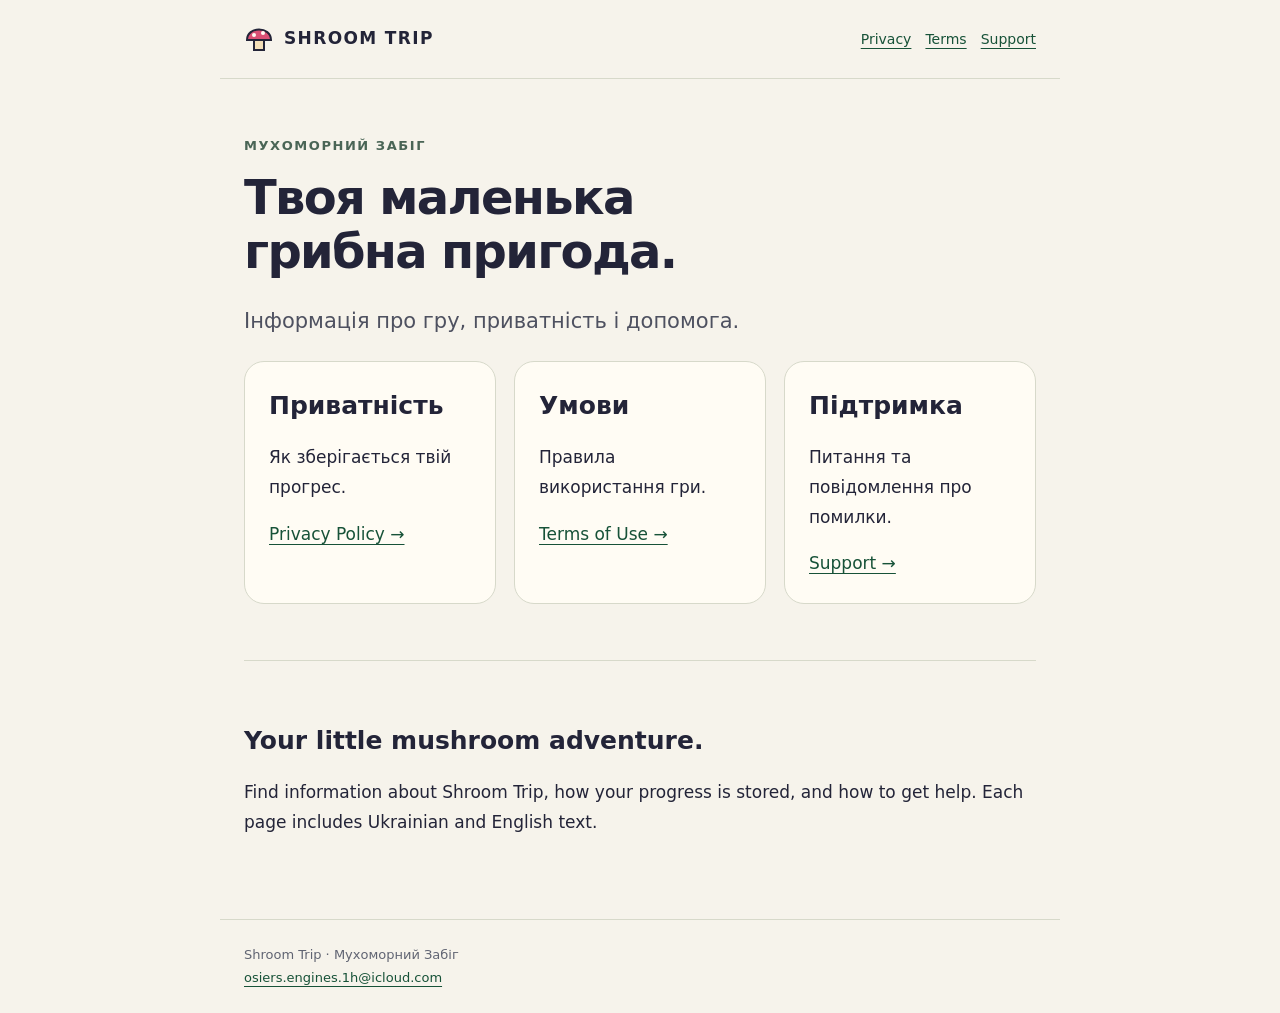
==== index.html @ 52ed2b11 "Add Ukrainian and English privacy policy, terms and support pages" ====
<!doctype html>
<html lang="uk"><head><meta charset="utf-8"><meta name="viewport" content="width=device-width,initial-scale=1"><title>Підтримка та інформація · Shroom Trip</title><meta name="description" content="Shroom Trip — Підтримка та інформація. Інформація українською та англійською."><link rel="stylesheet" href="style.css"></head><body>
<a class="skip" href="#main">До вмісту / Skip to content</a><header><a class="brand" href="index.html"><svg width="30" height="30" viewBox="0 0 30 30" aria-hidden="true"><path d="M10 14h10v12H10z" fill="#f3dfb8" stroke="#232438" stroke-width="2"/><path d="M3 16C3 2 27 2 27 16Z" fill="#d95075" stroke="#232438" stroke-width="2"/><circle cx="10" cy="11" r="2" fill="#fffcf4"/><circle cx="19" cy="9" r="2" fill="#fffcf4"/></svg>SHROOM TRIP</a><nav aria-label="Навігація"><a href="privacy.html">Privacy</a><a href="terms.html">Terms</a><a href="support.html">Support</a></nav></header>
<main id="main"><div class="eyebrow">Мухоморний Забіг</div><h1>Твоя маленька<br>грибна пригода.</h1><p class="lead">Інформація про гру, приватність і допомога.</p><div class="grid"><article class="card"><h2>Приватність</h2><p>Як зберігається твій прогрес.</p><a href="privacy.html">Privacy Policy →</a></article><article class="card"><h2>Умови</h2><p>Правила використання гри.</p><a href="terms.html">Terms of Use →</a></article><article class="card"><h2>Підтримка</h2><p>Питання та повідомлення про помилки.</p><a href="support.html">Support →</a></article></div><section lang="en"><h2>Your little mushroom adventure.</h2><p>Find information about Shroom Trip, how your progress is stored, and how to get help. Each page includes Ukrainian and English text.</p></section></main><footer>Shroom Trip · Мухоморний Забіг<br><a href="mailto:osiers.engines.1h@icloud.com">osiers.engines.1h@icloud.com</a></footer></body></html>
---- style.css ----
*{box-sizing:border-box}html{scroll-behavior:smooth}body{margin:0;background:#f6f3eb;color:#232438;font:17px/1.75 system-ui,-apple-system,BlinkMacSystemFont,"Segoe UI",sans-serif}a{color:#175238;text-underline-offset:4px}a:focus-visible{outline:3px solid #704aca;outline-offset:4px}header,main,footer{max-width:840px;margin:auto;padding:24px}header{display:flex;align-items:center;justify-content:space-between;gap:20px;border-bottom:1px solid #d7d9ca}.brand{font-weight:850;letter-spacing:.08em;text-decoration:none;font-size:17px;color:#232438}nav{display:flex;flex-wrap:wrap;gap:14px;font-size:14px}main{padding-top:56px;padding-bottom:64px}h1{font-size:clamp(32px,7vw,48px);line-height:1.14;letter-spacing:-.035em;margin:12px 0 24px}h2{font-size:25px;line-height:1.3;margin-top:40px}h3{font-size:19px;margin-top:28px}.eyebrow{font-size:13px;font-weight:750;letter-spacing:.12em;color:#4a6556;text-transform:uppercase}.lead{font-size:21px;color:#4e5160}.meta{color:#5b5e68;font-size:14px}.card{padding:24px;border:1px solid #d7d9ca;background:#fffcf4;border-radius:20px;margin:22px 0}.card a{overflow-wrap:anywhere}.grid{display:grid;gap:18px;grid-template-columns:repeat(auto-fit,minmax(200px,1fr))}.grid .card{margin:0}.card h2{margin-top:4px}section[lang=en]{border-top:1px solid #d7d9ca;margin-top:56px;padding-top:24px}footer{border-top:1px solid #d7d9ca;font-size:13px;color:#606472}.skip{position:absolute;left:-9999px}.skip:focus{left:16px;top:12px;background:white;padding:10px}ul,ol{padding-left:24px}svg{vertical-align:middle;margin-right:10px}@media(max-width:600px){header{align-items:flex-start;flex-direction:column}main{padding-top:32px}nav{gap:12px}.card{padding:18px}}@media(prefers-reduced-motion:reduce){html{scroll-behavior:auto}}
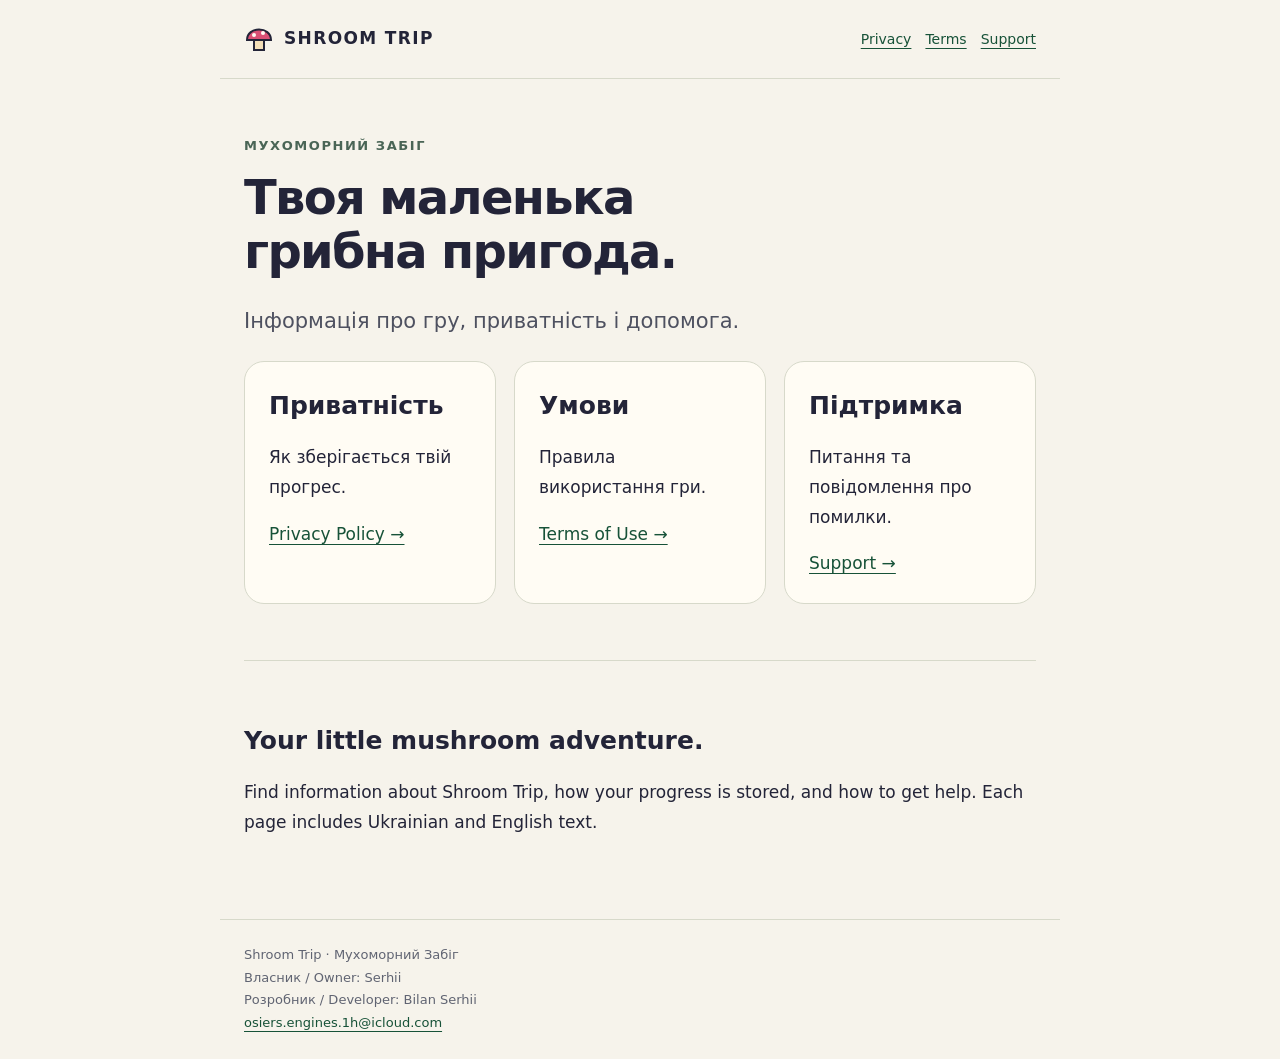
==== commit 5d445a05: "Add confirmed owner details and explicit Pages activation instructions" ====
--- a/index.html
+++ b/index.html
@@ -1,4 +1,4 @@
 <!doctype html>
 <html lang="uk"><head><meta charset="utf-8"><meta name="viewport" content="width=device-width,initial-scale=1"><title>Підтримка та інформація · Shroom Trip</title><meta name="description" content="Shroom Trip — Підтримка та інформація. Інформація українською та англійською."><link rel="stylesheet" href="style.css"></head><body>
 <a class="skip" href="#main">До вмісту / Skip to content</a><header><a class="brand" href="index.html"><svg width="30" height="30" viewBox="0 0 30 30" aria-hidden="true"><path d="M10 14h10v12H10z" fill="#f3dfb8" stroke="#232438" stroke-width="2"/><path d="M3 16C3 2 27 2 27 16Z" fill="#d95075" stroke="#232438" stroke-width="2"/><circle cx="10" cy="11" r="2" fill="#fffcf4"/><circle cx="19" cy="9" r="2" fill="#fffcf4"/></svg>SHROOM TRIP</a><nav aria-label="Навігація"><a href="privacy.html">Privacy</a><a href="terms.html">Terms</a><a href="support.html">Support</a></nav></header>
-<main id="main"><div class="eyebrow">Мухоморний Забіг</div><h1>Твоя маленька<br>грибна пригода.</h1><p class="lead">Інформація про гру, приватність і допомога.</p><div class="grid"><article class="card"><h2>Приватність</h2><p>Як зберігається твій прогрес.</p><a href="privacy.html">Privacy Policy →</a></article><article class="card"><h2>Умови</h2><p>Правила використання гри.</p><a href="terms.html">Terms of Use →</a></article><article class="card"><h2>Підтримка</h2><p>Питання та повідомлення про помилки.</p><a href="support.html">Support →</a></article></div><section lang="en"><h2>Your little mushroom adventure.</h2><p>Find information about Shroom Trip, how your progress is stored, and how to get help. Each page includes Ukrainian and English text.</p></section></main><footer>Shroom Trip · Мухоморний Забіг<br><a href="mailto:osiers.engines.1h@icloud.com">osiers.engines.1h@icloud.com</a></footer></body></html>
+<main id="main"><div class="eyebrow">Мухоморний Забіг</div><h1>Твоя маленька<br>грибна пригода.</h1><p class="lead">Інформація про гру, приватність і допомога.</p><div class="grid"><article class="card"><h2>Приватність</h2><p>Як зберігається твій прогрес.</p><a href="privacy.html">Privacy Policy →</a></article><article class="card"><h2>Умови</h2><p>Правила використання гри.</p><a href="terms.html">Terms of Use →</a></article><article class="card"><h2>Підтримка</h2><p>Питання та повідомлення про помилки.</p><a href="support.html">Support →</a></article></div><section lang="en"><h2>Your little mushroom adventure.</h2><p>Find information about Shroom Trip, how your progress is stored, and how to get help. Each page includes Ukrainian and English text.</p></section></main><footer>Shroom Trip · Мухоморний Забіг<br>Власник / Owner: Serhii<br>Розробник / Developer: Bilan Serhii<br><a href="mailto:osiers.engines.1h@icloud.com">osiers.engines.1h@icloud.com</a></footer></body></html>
